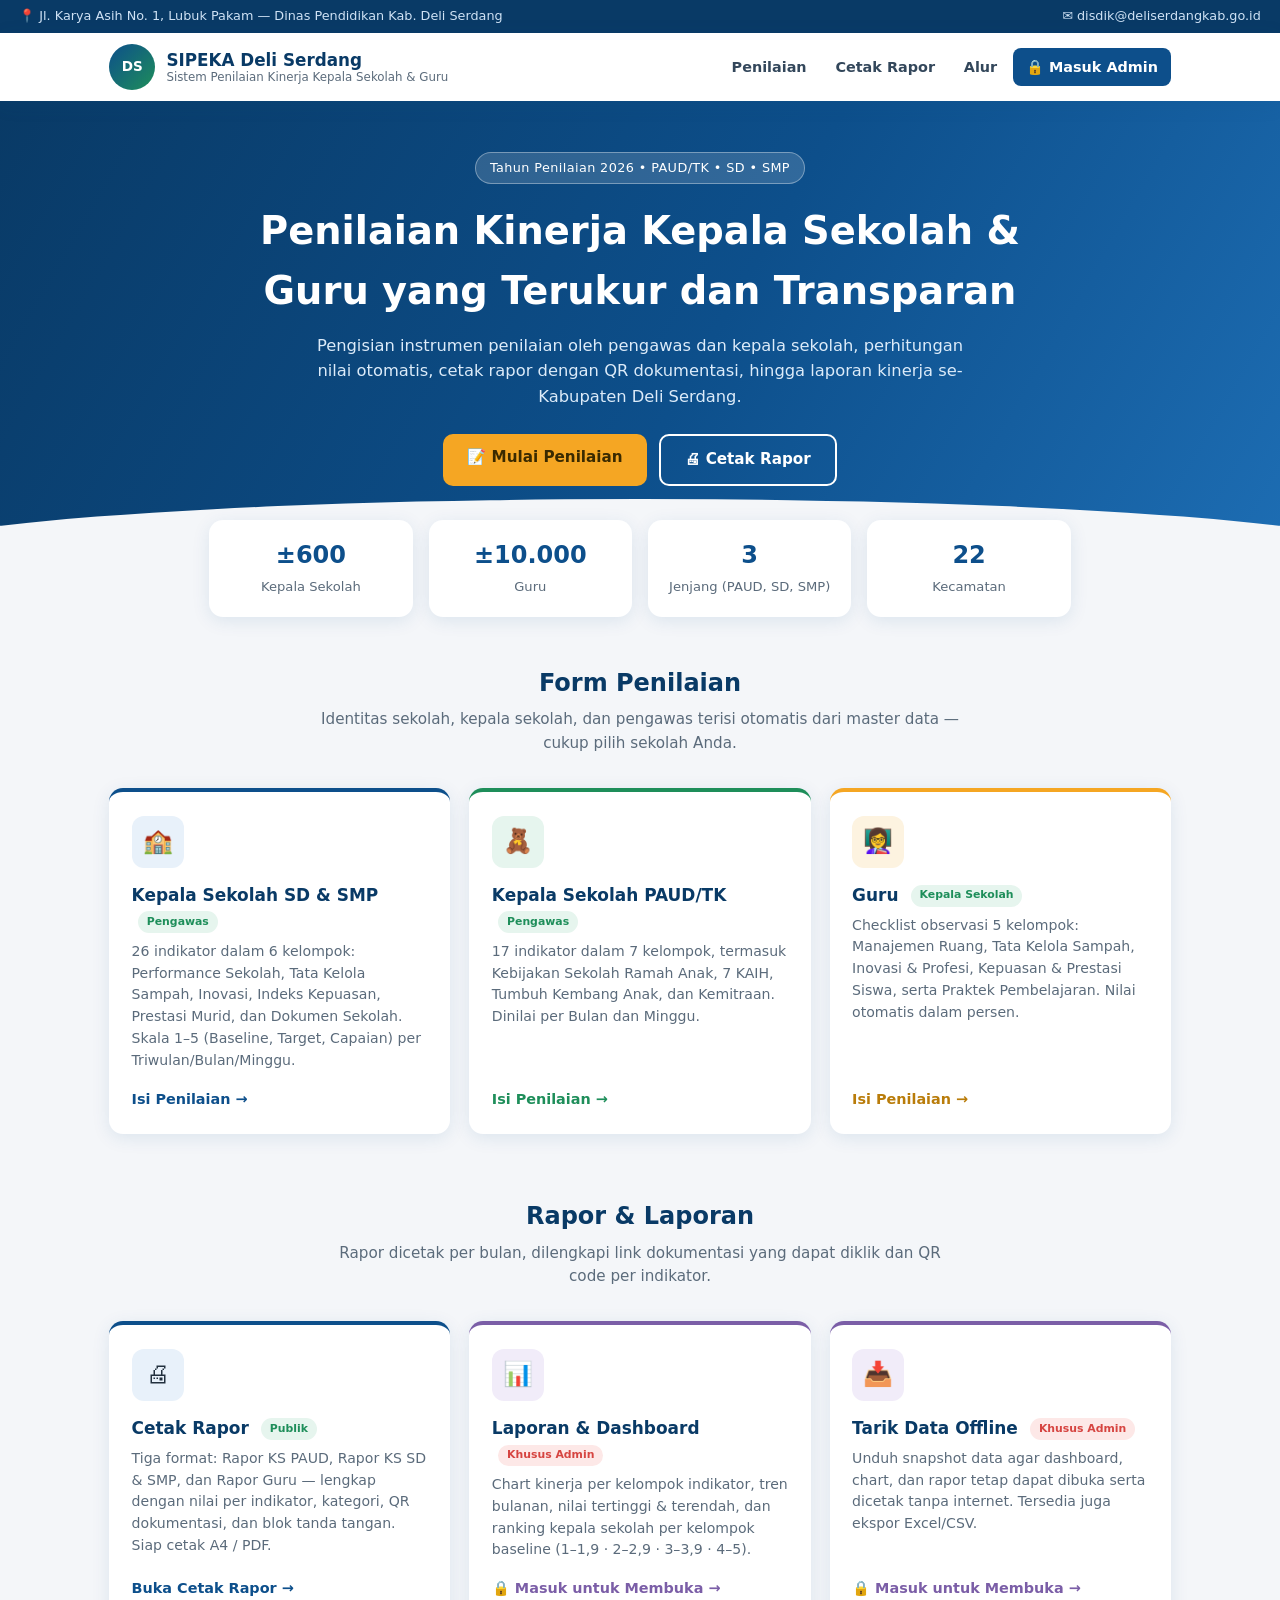
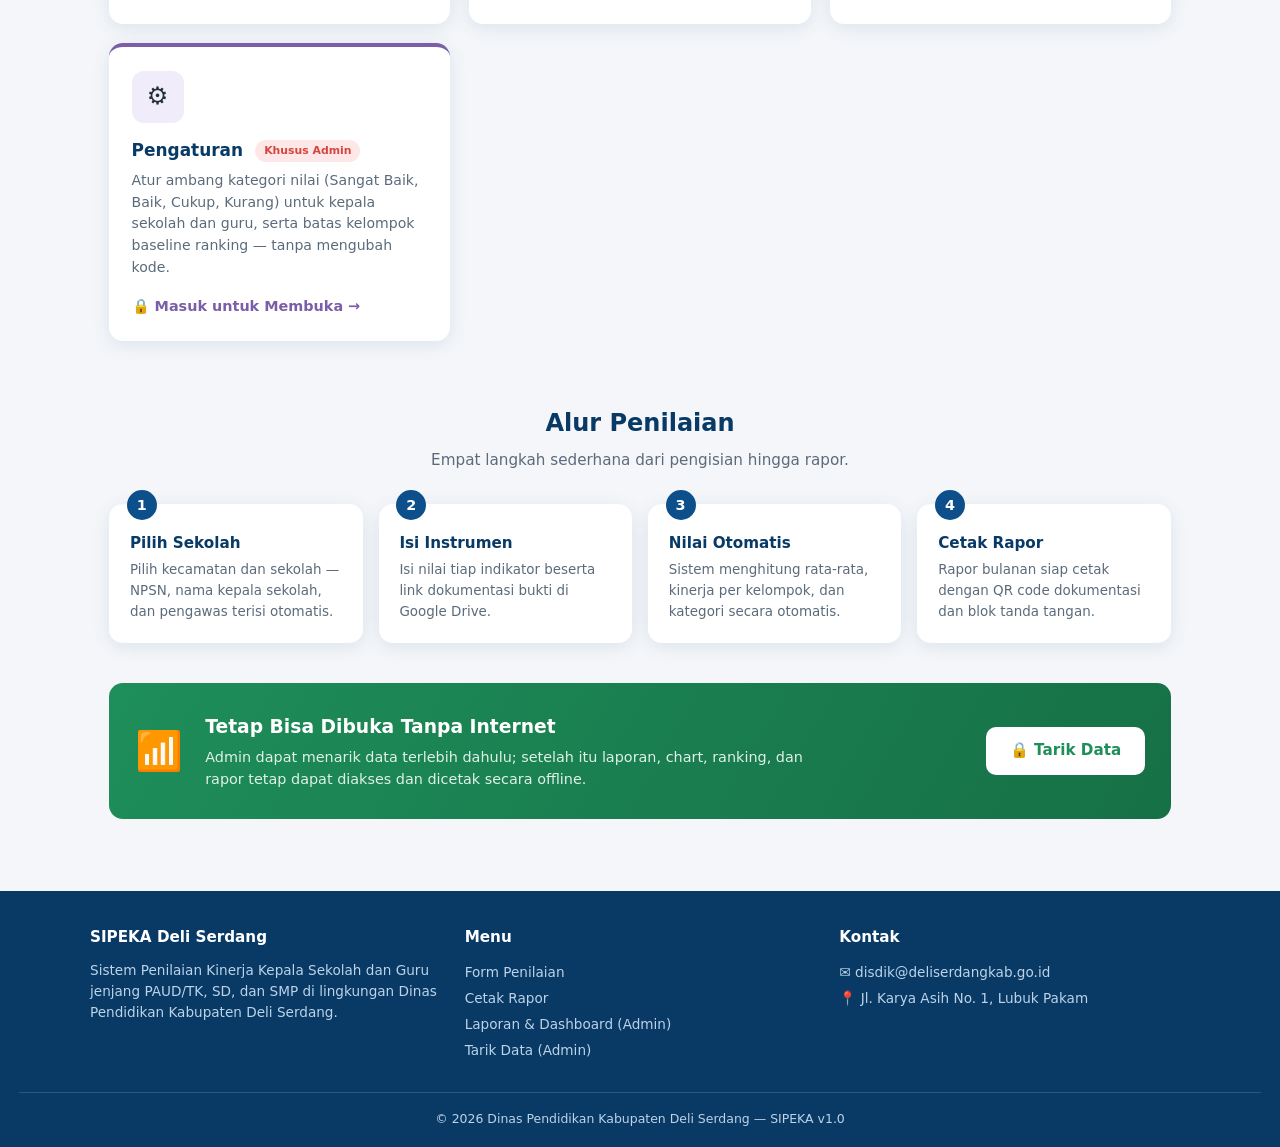
==== index.html @ e3b8c550 "V1 Upload Perdana" ====
<!DOCTYPE html>
<html lang="id">
<head>
<meta charset="UTF-8">
<meta name="viewport" content="width=device-width, initial-scale=1.0">
<title>SIPEKA — Penilaian Kinerja Kepala Sekolah & Guru | Disdik Deli Serdang</title>
<meta name="description" content="Sistem Penilaian Kinerja Kepala Sekolah dan Guru jenjang PAUD, SD, dan SMP — Dinas Pendidikan Kabupaten Deli Serdang">
<style>
  :root{
    --biru:#0d4f8b; --biru-tua:#093a66; --biru-muda:#e8f1fa;
    --hijau:#1e8e5a; --kuning:#f5a623; --merah:#d64541;
    --abu:#5b6b7b; --abu-muda:#f4f6f9; --putih:#ffffff;
    --radius:14px; --shadow:0 4px 18px rgba(13,79,139,.10);
  }
  *{margin:0;padding:0;box-sizing:border-box;font-family:'Segoe UI',system-ui,-apple-system,sans-serif}
  body{background:var(--abu-muda);color:#22303e;line-height:1.55}

  /* ===== Topbar ===== */
  .topbar{background:var(--biru-tua);color:#cfe2f5;font-size:.8rem;padding:.4rem 1.2rem;display:flex;justify-content:space-between;flex-wrap:wrap;gap:.3rem}
  .topbar a{color:#cfe2f5;text-decoration:none}

  /* ===== Header ===== */
  header{background:var(--putih);box-shadow:var(--shadow);position:sticky;top:0;z-index:50}
  .nav{max-width:1100px;margin:auto;display:flex;align-items:center;justify-content:space-between;padding:.7rem 1.2rem;gap:1rem}
  .brand{display:flex;align-items:center;gap:.7rem}
  .brand .logo{width:46px;height:46px;border-radius:50%;background:linear-gradient(135deg,var(--biru),var(--hijau));display:flex;align-items:center;justify-content:center;color:#fff;font-weight:800;font-size:.85rem;flex-shrink:0}
  .brand h1{font-size:1.05rem;color:var(--biru-tua);line-height:1.2}
  .brand small{display:block;font-weight:400;color:var(--abu);font-size:.74rem}
  nav ul{display:flex;list-style:none;gap:.2rem;flex-wrap:wrap}
  nav a{display:block;padding:.5rem .8rem;border-radius:8px;color:#33475b;text-decoration:none;font-size:.9rem;font-weight:600}
  nav a:hover{background:var(--biru-muda);color:var(--biru)}
  .btn-admin{background:var(--biru);color:#fff !important}
  .btn-admin:hover{background:var(--biru-tua) !important}

  /* ===== Hero ===== */
  .hero{background:linear-gradient(120deg,var(--biru-tua) 0%,var(--biru) 55%,#1d6db3 100%);color:#fff;padding:3.2rem 1.2rem 4.5rem;text-align:center;position:relative;overflow:hidden}
  .hero::after{content:"";position:absolute;inset:auto 0 -1px 0;height:60px;background:var(--abu-muda);clip-path:ellipse(60% 100% at 50% 100%)}
  .hero h2{font-size:clamp(1.5rem,4vw,2.4rem);max-width:820px;margin:0 auto .8rem}
  .hero p{max-width:680px;margin:0 auto 1.6rem;color:#dcebf9;font-size:1.02rem}
  .hero .badge{display:inline-block;background:rgba(255,255,255,.15);border:1px solid rgba(255,255,255,.35);padding:.3rem .9rem;border-radius:999px;font-size:.8rem;margin-bottom:1.1rem;letter-spacing:.4px}
  .hero-cta{display:flex;gap:.8rem;justify-content:center;flex-wrap:wrap}
  .btn{display:inline-block;padding:.75rem 1.5rem;border-radius:10px;font-weight:700;text-decoration:none;font-size:.95rem;transition:.2s}
  .btn-primary{background:var(--kuning);color:#3a2a00}
  .btn-primary:hover{transform:translateY(-2px);box-shadow:0 6px 16px rgba(0,0,0,.25)}
  .btn-outline{border:2px solid #fff;color:#fff}
  .btn-outline:hover{background:#fff;color:var(--biru)}

  /* ===== Stats ===== */
  .stats{max-width:900px;margin:-2.4rem auto 0;display:grid;grid-template-columns:repeat(auto-fit,minmax(160px,1fr));gap:1rem;padding:0 1.2rem;position:relative;z-index:5}
  .stat{background:#fff;border-radius:var(--radius);box-shadow:var(--shadow);text-align:center;padding:1.1rem .8rem}
  .stat b{display:block;font-size:1.5rem;color:var(--biru)}
  .stat span{font-size:.82rem;color:var(--abu)}

  /* ===== Sections ===== */
  section{max-width:1100px;margin:auto;padding:3rem 1.2rem 1rem}
  .sec-title{text-align:center;margin-bottom:.4rem;color:var(--biru-tua);font-size:1.5rem}
  .sec-sub{text-align:center;color:var(--abu);max-width:640px;margin:0 auto 2rem;font-size:.95rem}

  .grid{display:grid;grid-template-columns:repeat(auto-fit,minmax(260px,1fr));gap:1.2rem}
  .card{background:#fff;border-radius:var(--radius);box-shadow:var(--shadow);padding:1.5rem 1.4rem;display:flex;flex-direction:column;transition:.2s;border-top:4px solid transparent}
  .card:hover{transform:translateY(-4px)}
  .card .icon{width:52px;height:52px;border-radius:12px;display:flex;align-items:center;justify-content:center;font-size:1.5rem;margin-bottom:.9rem}
  .card h3{font-size:1.06rem;color:var(--biru-tua);margin-bottom:.4rem}
  .card p{font-size:.88rem;color:var(--abu);flex:1;margin-bottom:1rem}
  .card .link{font-weight:700;font-size:.9rem;text-decoration:none}
  .c-biru{border-top-color:var(--biru)} .c-biru .icon{background:var(--biru-muda)} .c-biru .link{color:var(--biru)}
  .c-hijau{border-top-color:var(--hijau)} .c-hijau .icon{background:#e6f5ee} .c-hijau .link{color:var(--hijau)}
  .c-kuning{border-top-color:var(--kuning)} .c-kuning .icon{background:#fdf3e0} .c-kuning .link{color:#b97c0a}
  .c-ungu{border-top-color:#7b5ea7} .c-ungu .icon{background:#f1ecf9} .c-ungu .link{color:#7b5ea7}

  .tag{display:inline-block;font-size:.68rem;font-weight:700;padding:.15rem .55rem;border-radius:999px;margin-left:.4rem;vertical-align:middle}
  .tag-admin{background:#fde8e7;color:var(--merah)}
  .tag-publik{background:#e6f5ee;color:var(--hijau)}

  /* ===== Steps ===== */
  .steps{display:grid;grid-template-columns:repeat(auto-fit,minmax(200px,1fr));gap:1rem;counter-reset:langkah}
  .step{background:#fff;border-radius:var(--radius);box-shadow:var(--shadow);padding:1.3rem;position:relative}
  .step::before{counter-increment:langkah;content:counter(langkah);position:absolute;top:-14px;left:1.1rem;width:30px;height:30px;border-radius:50%;background:var(--biru);color:#fff;font-weight:800;display:flex;align-items:center;justify-content:center;font-size:.9rem}
  .step h4{margin:.4rem 0 .3rem;font-size:.95rem;color:var(--biru-tua)}
  .step p{font-size:.84rem;color:var(--abu)}

  /* ===== Offline banner ===== */
  .offline{background:linear-gradient(120deg,var(--hijau),#167046);border-radius:var(--radius);color:#fff;padding:1.8rem 1.6rem;display:flex;align-items:center;gap:1.4rem;flex-wrap:wrap;margin-top:2.5rem}
  .offline .ic{font-size:2.4rem}
  .offline h3{margin-bottom:.3rem}
  .offline p{font-size:.9rem;color:#dff2e8;max-width:600px}
  .offline .btn{margin-left:auto;background:#fff;color:var(--hijau)}

  /* ===== Footer ===== */
  footer{background:var(--biru-tua);color:#bcd3e8;margin-top:3.5rem;padding:2.2rem 1.2rem 1.2rem;font-size:.85rem}
  .foot{max-width:1100px;margin:auto;display:grid;grid-template-columns:repeat(auto-fit,minmax(220px,1fr));gap:1.5rem}
  footer h4{color:#fff;margin-bottom:.6rem;font-size:.95rem}
  footer a{color:#bcd3e8;text-decoration:none;display:block;padding:.15rem 0}
  footer a:hover{color:#fff}
  .copy{text-align:center;border-top:1px solid rgba(255,255,255,.15);margin-top:1.8rem;padding-top:1rem;font-size:.78rem}

  /* ===== Modal login admin (draft) ===== */
  dialog{border:none;border-radius:var(--radius);box-shadow:0 10px 40px rgba(0,0,0,.3);padding:2rem;max-width:360px;width:90%}
  dialog::backdrop{background:rgba(9,58,102,.55)}
  dialog h3{color:var(--biru-tua);margin-bottom:.4rem}
  dialog p{font-size:.85rem;color:var(--abu);margin-bottom:1rem}
  dialog input{width:100%;padding:.65rem .8rem;border:1.5px solid #c9d6e2;border-radius:8px;font-size:.95rem;margin-bottom:1rem}
  dialog .row{display:flex;gap:.6rem;justify-content:flex-end}
  dialog button{padding:.55rem 1.1rem;border:none;border-radius:8px;font-weight:700;cursor:pointer}
  .b-masuk{background:var(--biru);color:#fff}
  .b-batal{background:#e4e9ef;color:#33475b}
</style>
</head>
<body>

<div class="topbar">
  <span>📍 Jl. Karya Asih No. 1, Lubuk Pakam — Dinas Pendidikan Kab. Deli Serdang</span>
  <a href="mailto:disdik@deliserdangkab.go.id">✉ disdik@deliserdangkab.go.id</a>
</div>

<header>
  <div class="nav">
    <div class="brand">
      <div class="logo">DS</div>
      <h1>SIPEKA Deli Serdang
        <small>Sistem Penilaian Kinerja Kepala Sekolah &amp; Guru</small>
      </h1>
    </div>
    <nav>
      <ul>
        <li><a href="#penilaian">Penilaian</a></li>
        <li><a href="#rapor">Cetak Rapor</a></li>
        <li><a href="#alur">Alur</a></li>
        <li><a href="admin.html" class="btn-admin">🔒 Masuk Admin</a></li>
      </ul>
    </nav>
  </div>
</header>

<section class="hero" style="max-width:none">
  <span class="badge">Tahun Penilaian 2026 • PAUD/TK • SD • SMP</span>
  <h2>Penilaian Kinerja Kepala Sekolah &amp; Guru yang Terukur dan Transparan</h2>
  <p>Pengisian instrumen penilaian oleh pengawas dan kepala sekolah, perhitungan nilai otomatis,
     cetak rapor dengan QR dokumentasi, hingga laporan kinerja se-Kabupaten Deli Serdang.</p>
  <div class="hero-cta">
    <a class="btn btn-primary" href="#penilaian">📝 Mulai Penilaian</a>
    <a class="btn btn-outline" href="#rapor">🖨 Cetak Rapor</a>
  </div>
</section>

<div class="stats">
  <div class="stat"><b>±600</b><span>Kepala Sekolah</span></div>
  <div class="stat"><b>±10.000</b><span>Guru</span></div>
  <div class="stat"><b>3</b><span>Jenjang (PAUD, SD, SMP)</span></div>
  <div class="stat"><b>22</b><span>Kecamatan</span></div>
</div>

<!-- ===== FORM PENILAIAN ===== -->
<section id="penilaian">
  <h2 class="sec-title">Form Penilaian</h2>
  <p class="sec-sub">Identitas sekolah, kepala sekolah, dan pengawas terisi otomatis dari master data — cukup pilih sekolah Anda.</p>
  <div class="grid">
    <div class="card c-biru">
      <div class="icon">🏫</div>
      <h3>Kepala Sekolah SD &amp; SMP <span class="tag tag-publik">Pengawas</span></h3>
      <p>26 indikator dalam 6 kelompok: Performance Sekolah, Tata Kelola Sampah, Inovasi, Indeks Kepuasan, Prestasi Murid, dan Dokumen Sekolah. Skala 1–5 (Baseline, Target, Capaian) per Triwulan/Bulan/Minggu.</p>
      <a class="link" href="form-ks-sd-smp.html">Isi Penilaian →</a>
    </div>
    <div class="card c-hijau">
      <div class="icon">🧸</div>
      <h3>Kepala Sekolah PAUD/TK <span class="tag tag-publik">Pengawas</span></h3>
      <p>17 indikator dalam 7 kelompok, termasuk Kebijakan Sekolah Ramah Anak, 7 KAIH, Tumbuh Kembang Anak, dan Kemitraan. Dinilai per Bulan dan Minggu.</p>
      <a class="link" href="form-ks-paud.html">Isi Penilaian →</a>
    </div>
    <div class="card c-kuning">
      <div class="icon">👩‍🏫</div>
      <h3>Guru <span class="tag tag-publik">Kepala Sekolah</span></h3>
      <p>Checklist observasi 5 kelompok: Manajemen Ruang, Tata Kelola Sampah, Inovasi &amp; Profesi, Kepuasan &amp; Prestasi Siswa, serta Praktek Pembelajaran. Nilai otomatis dalam persen.</p>
      <a class="link" href="form-guru.html">Isi Penilaian →</a>
    </div>
  </div>
</section>

<!-- ===== RAPOR & ADMIN ===== -->
<section id="rapor">
  <h2 class="sec-title">Rapor &amp; Laporan</h2>
  <p class="sec-sub">Rapor dicetak per bulan, dilengkapi link dokumentasi yang dapat diklik dan QR code per indikator.</p>
  <div class="grid">
    <div class="card c-biru">
      <div class="icon">🖨</div>
      <h3>Cetak Rapor <span class="tag tag-publik">Publik</span></h3>
      <p>Tiga format: Rapor KS PAUD, Rapor KS SD &amp; SMP, dan Rapor Guru — lengkap dengan nilai per indikator, kategori, QR dokumentasi, dan blok tanda tangan. Siap cetak A4 / PDF.</p>
      <a class="link" href="rapor.html">Buka Cetak Rapor →</a>
    </div>
    <div class="card c-ungu">
      <div class="icon">📊</div>
      <h3>Laporan &amp; Dashboard <span class="tag tag-admin">Khusus Admin</span></h3>
      <p>Chart kinerja per kelompok indikator, tren bulanan, nilai tertinggi &amp; terendah, dan ranking kepala sekolah per kelompok baseline (1–1,9 · 2–2,9 · 3–3,9 · 4–5).</p>
      <a class="link" href="dashboard.html">🔒 Masuk untuk Membuka →</a>
    </div>
    <div class="card c-ungu">
      <div class="icon">📥</div>
      <h3>Tarik Data Offline <span class="tag tag-admin">Khusus Admin</span></h3>
      <p>Unduh snapshot data agar dashboard, chart, dan rapor tetap dapat dibuka serta dicetak tanpa internet. Tersedia juga ekspor Excel/CSV.</p>
      <a class="link" href="dashboard.html">🔒 Masuk untuk Membuka →</a>
    </div>
    <div class="card c-ungu">
      <div class="icon">⚙️</div>
      <h3>Pengaturan <span class="tag tag-admin">Khusus Admin</span></h3>
      <p>Atur ambang kategori nilai (Sangat Baik, Baik, Cukup, Kurang) untuk kepala sekolah dan guru, serta batas kelompok baseline ranking — tanpa mengubah kode.</p>
      <a class="link" href="admin.html">🔒 Masuk untuk Membuka →</a>
    </div>
  </div>
</section>

<!-- ===== ALUR ===== -->
<section id="alur">
  <h2 class="sec-title">Alur Penilaian</h2>
  <p class="sec-sub">Empat langkah sederhana dari pengisian hingga rapor.</p>
  <div class="steps">
    <div class="step"><h4>Pilih Sekolah</h4><p>Pilih kecamatan dan sekolah — NPSN, nama kepala sekolah, dan pengawas terisi otomatis.</p></div>
    <div class="step"><h4>Isi Instrumen</h4><p>Isi nilai tiap indikator beserta link dokumentasi bukti di Google Drive.</p></div>
    <div class="step"><h4>Nilai Otomatis</h4><p>Sistem menghitung rata-rata, kinerja per kelompok, dan kategori secara otomatis.</p></div>
    <div class="step"><h4>Cetak Rapor</h4><p>Rapor bulanan siap cetak dengan QR code dokumentasi dan blok tanda tangan.</p></div>
  </div>

  <div class="offline">
    <div class="ic">📶</div>
    <div>
      <h3>Tetap Bisa Dibuka Tanpa Internet</h3>
      <p>Admin dapat menarik data terlebih dahulu; setelah itu laporan, chart, ranking, dan rapor tetap dapat diakses dan dicetak secara offline.</p>
    </div>
    <a class="btn" href="dashboard.html">🔒 Tarik Data</a>
  </div>
</section>

<footer>
  <div class="foot">
    <div>
      <h4>SIPEKA Deli Serdang</h4>
      <p>Sistem Penilaian Kinerja Kepala Sekolah dan Guru jenjang PAUD/TK, SD, dan SMP di lingkungan Dinas Pendidikan Kabupaten Deli Serdang.</p>
    </div>
    <div>
      <h4>Menu</h4>
      <a href="#penilaian">Form Penilaian</a>
      <a href="rapor.html">Cetak Rapor</a>
      <a href="dashboard.html">Laporan &amp; Dashboard (Admin)</a>
      <a href="dashboard.html">Tarik Data (Admin)</a>
    </div>
    <div>
      <h4>Kontak</h4>
      <a href="mailto:disdik@deliserdangkab.go.id">✉ disdik@deliserdangkab.go.id</a>
      <a href="#">📍 Jl. Karya Asih No. 1, Lubuk Pakam</a>
    </div>
  </div>
  <div class="copy">© 2026 Dinas Pendidikan Kabupaten Deli Serdang — SIPEKA v1.0</div>
</footer>

<script>
  // service worker: agar halaman dapat dibuka kembali saat offline
  if ('serviceWorker' in navigator) navigator.serviceWorker.register('sw.js').catch(function(){});
</script>

</body>
</html>
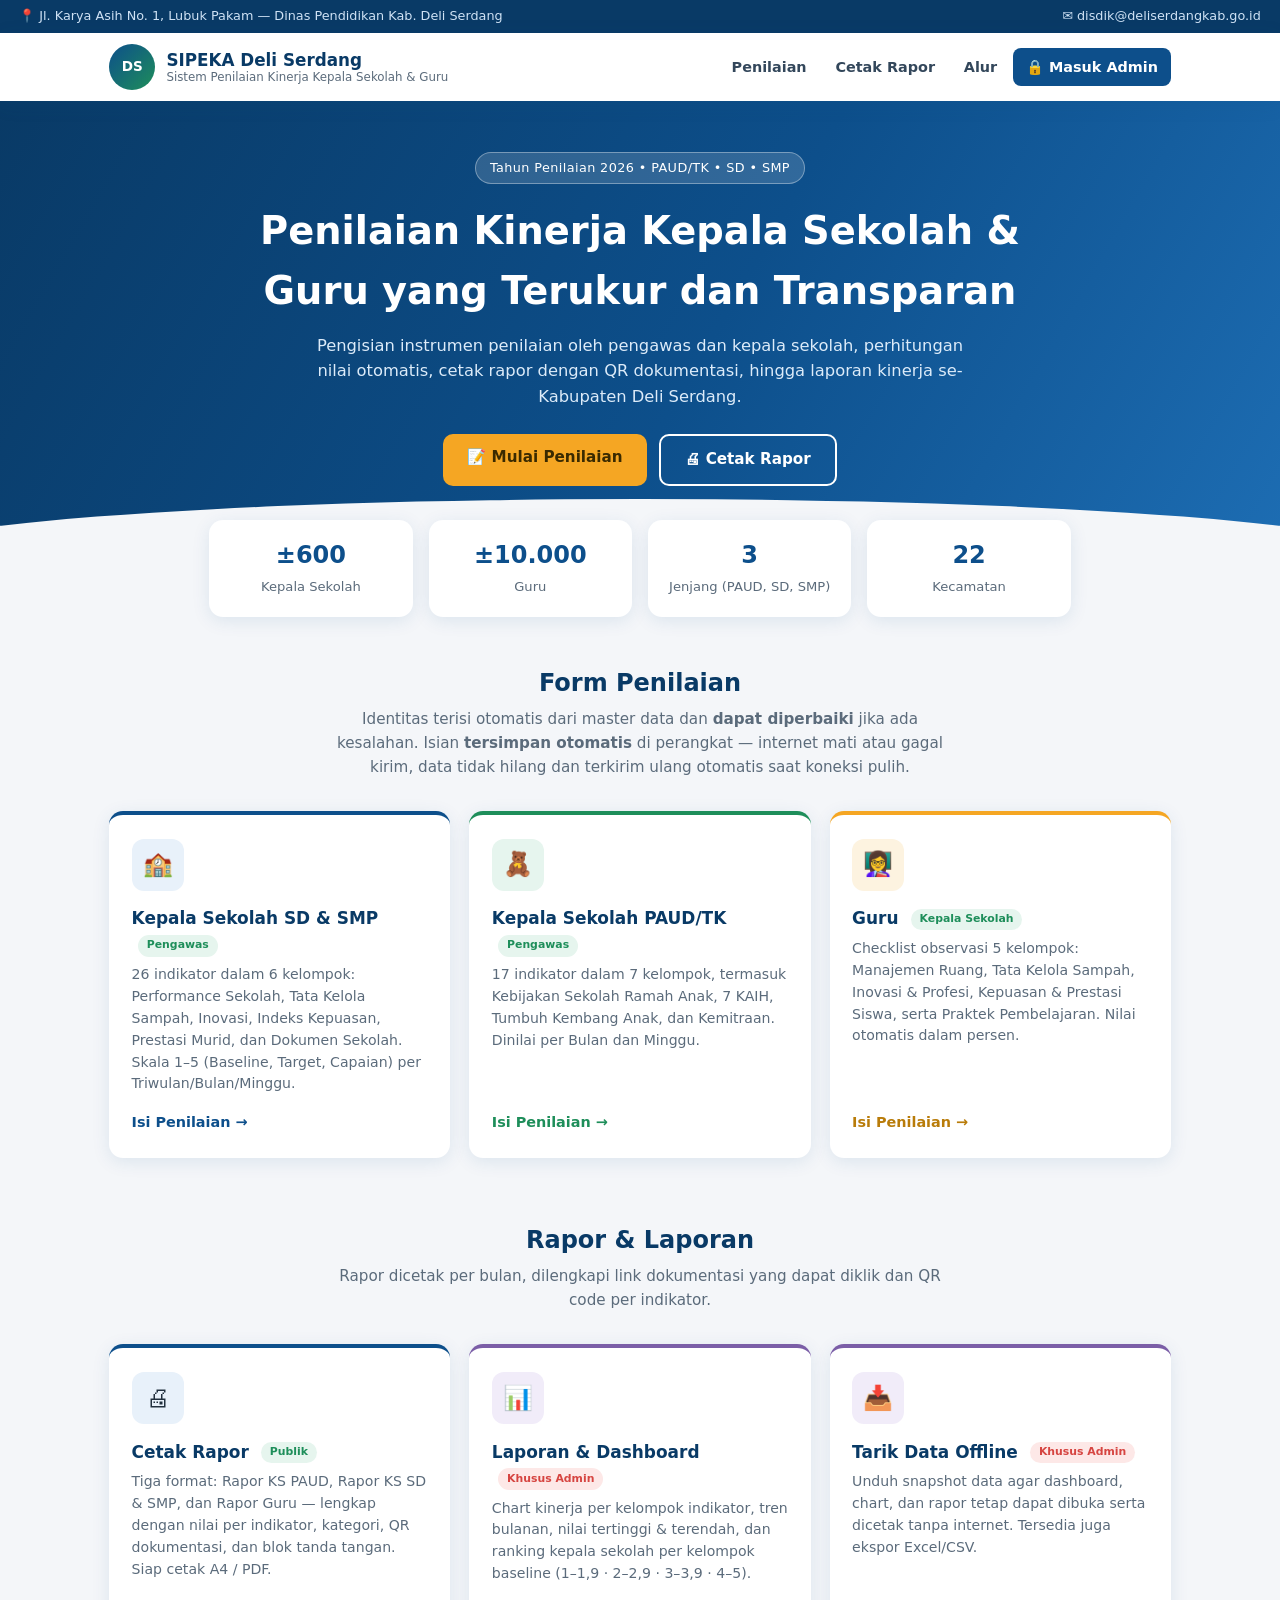
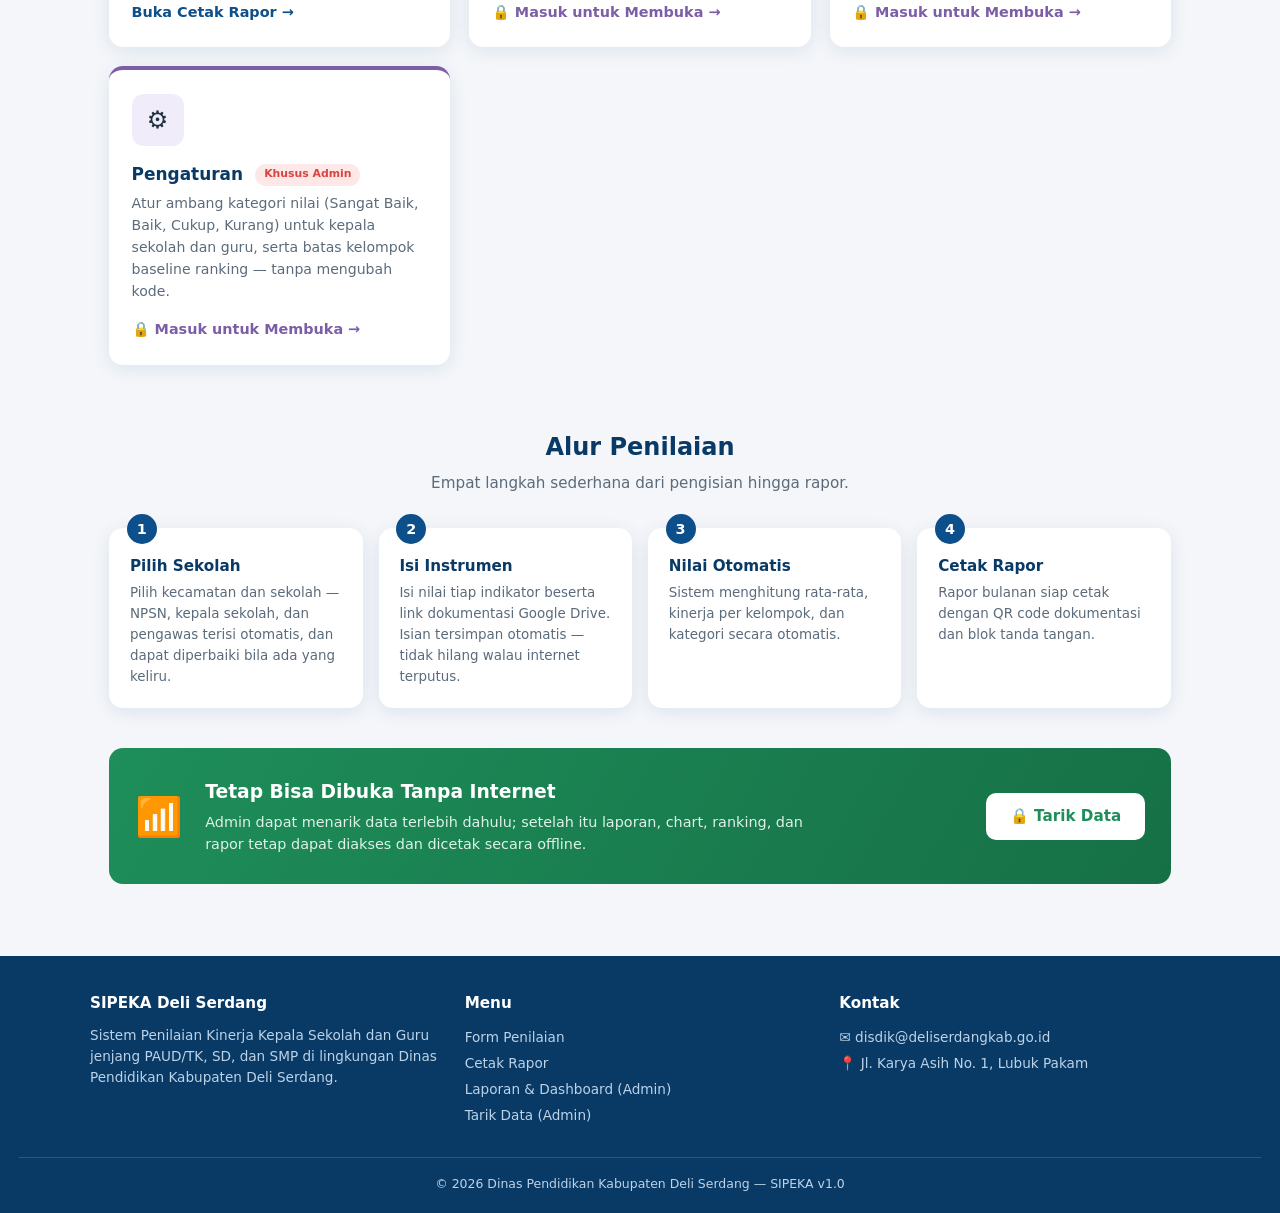
==== commit 2f5f4e0d: "V1.3 Upload ulang revisi form kasek dan guru yang bisa di edit" ====
--- a/index.html
+++ b/index.html
@@ -153,7 +153,8 @@
 <!-- ===== FORM PENILAIAN ===== -->
 <section id="penilaian">
   <h2 class="sec-title">Form Penilaian</h2>
-  <p class="sec-sub">Identitas sekolah, kepala sekolah, dan pengawas terisi otomatis dari master data — cukup pilih sekolah Anda.</p>
+  <p class="sec-sub">Identitas terisi otomatis dari master data dan <b>dapat diperbaiki</b> jika ada kesalahan.
+     Isian <b>tersimpan otomatis</b> di perangkat — internet mati atau gagal kirim, data tidak hilang dan terkirim ulang otomatis saat koneksi pulih.</p>
   <div class="grid">
     <div class="card c-biru">
       <div class="icon">🏫</div>
@@ -213,8 +214,8 @@
   <h2 class="sec-title">Alur Penilaian</h2>
   <p class="sec-sub">Empat langkah sederhana dari pengisian hingga rapor.</p>
   <div class="steps">
-    <div class="step"><h4>Pilih Sekolah</h4><p>Pilih kecamatan dan sekolah — NPSN, nama kepala sekolah, dan pengawas terisi otomatis.</p></div>
-    <div class="step"><h4>Isi Instrumen</h4><p>Isi nilai tiap indikator beserta link dokumentasi bukti di Google Drive.</p></div>
+    <div class="step"><h4>Pilih Sekolah</h4><p>Pilih kecamatan dan sekolah — NPSN, kepala sekolah, dan pengawas terisi otomatis, dan dapat diperbaiki bila ada yang keliru.</p></div>
+    <div class="step"><h4>Isi Instrumen</h4><p>Isi nilai tiap indikator beserta link dokumentasi Google Drive. Isian tersimpan otomatis — tidak hilang walau internet terputus.</p></div>
     <div class="step"><h4>Nilai Otomatis</h4><p>Sistem menghitung rata-rata, kinerja per kelompok, dan kategori secara otomatis.</p></div>
     <div class="step"><h4>Cetak Rapor</h4><p>Rapor bulanan siap cetak dengan QR code dokumentasi dan blok tanda tangan.</p></div>
   </div>
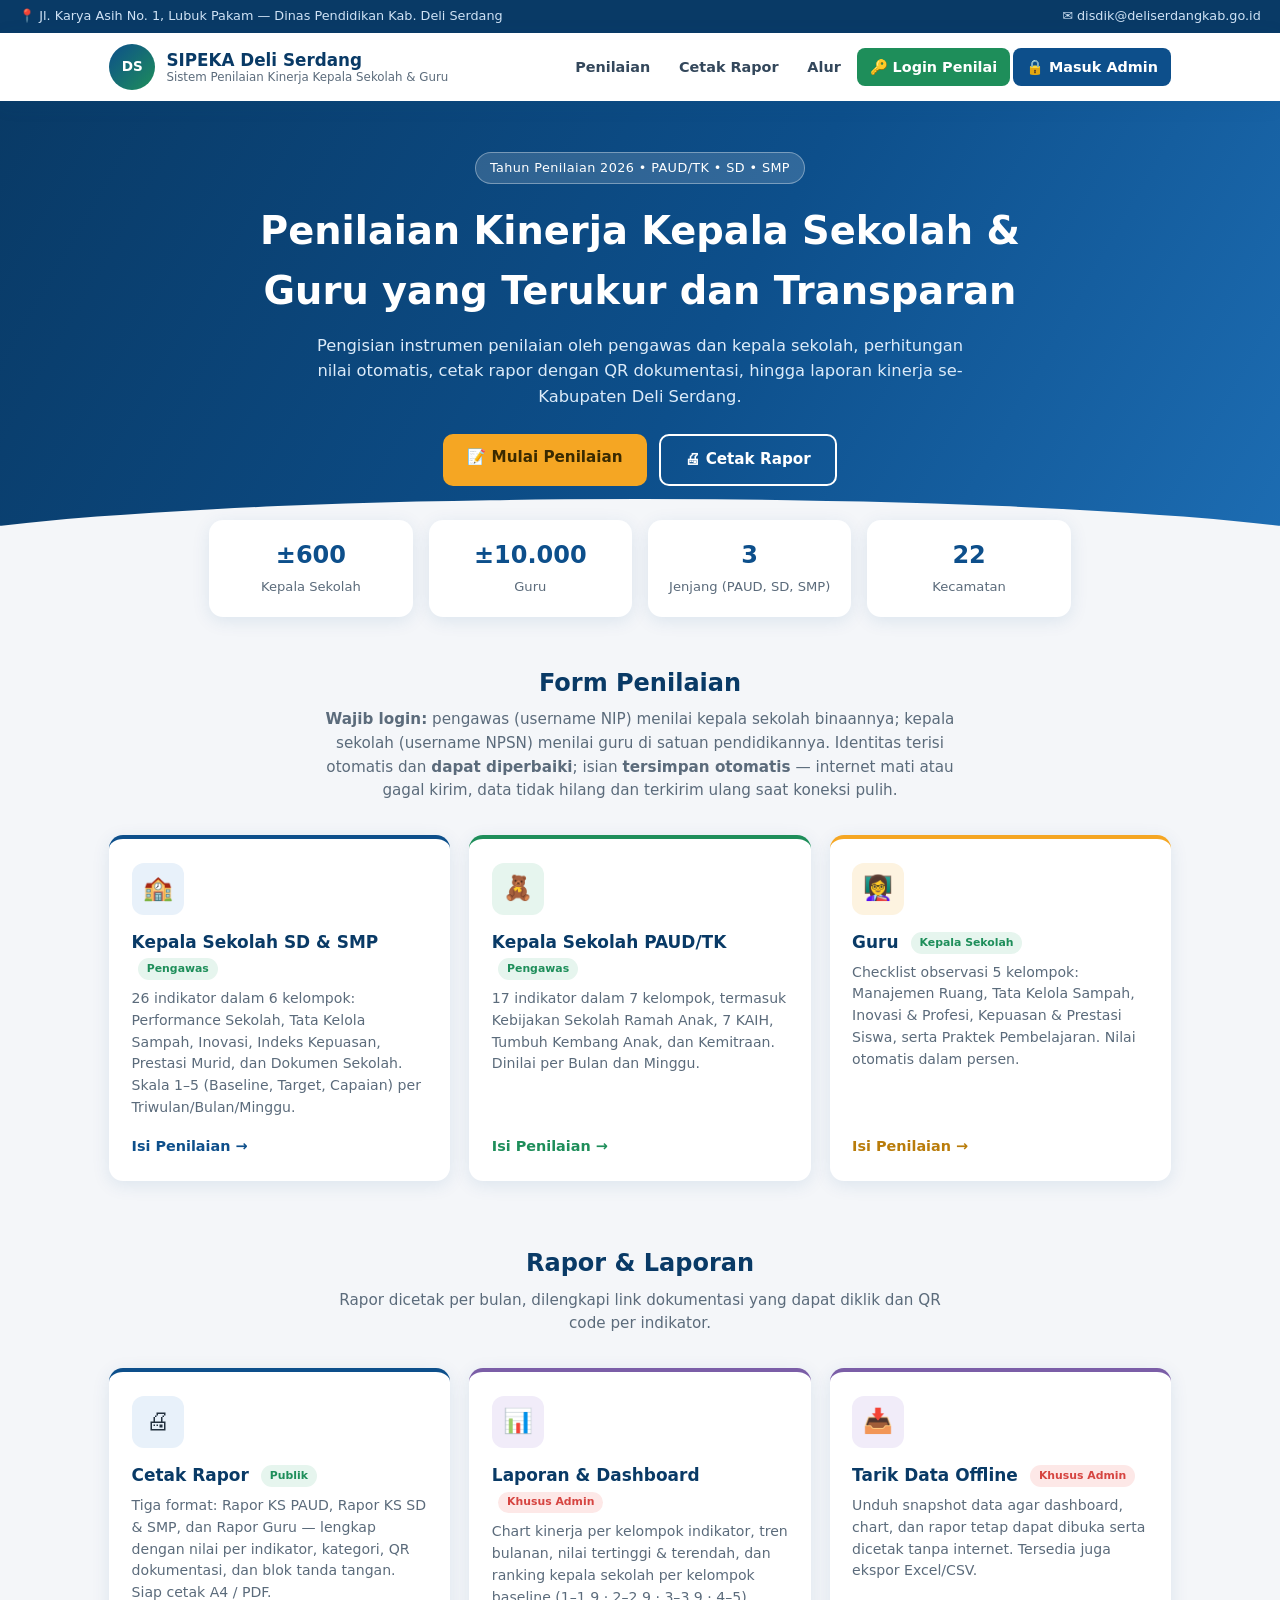
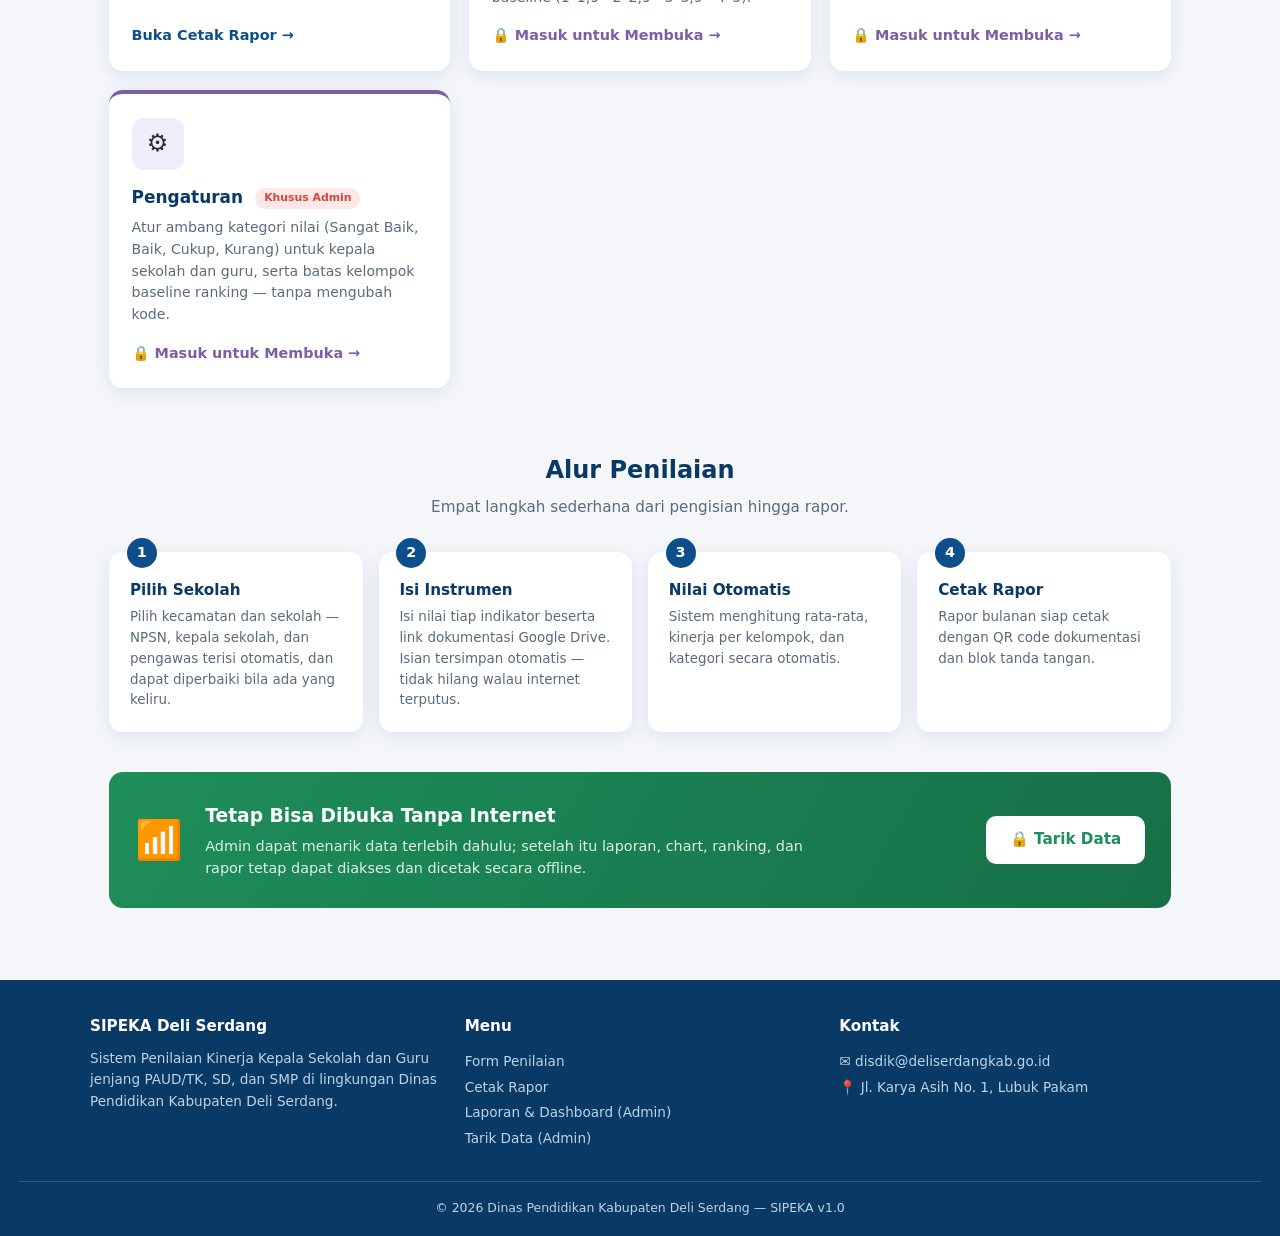
==== commit 46412971: "V10 menambahkan akun ps, dan ks untuk mengisi form penilaian" ====
--- a/index.html
+++ b/index.html
@@ -126,6 +126,7 @@
         <li><a href="#penilaian">Penilaian</a></li>
         <li><a href="#rapor">Cetak Rapor</a></li>
         <li><a href="#alur">Alur</a></li>
+        <li><a href="login.html" class="btn-admin" style="background:var(--hijau)">🔑 Login Penilai</a></li>
         <li><a href="admin.html" class="btn-admin">🔒 Masuk Admin</a></li>
       </ul>
     </nav>
@@ -153,8 +154,8 @@
 <!-- ===== FORM PENILAIAN ===== -->
 <section id="penilaian">
   <h2 class="sec-title">Form Penilaian</h2>
-  <p class="sec-sub">Identitas terisi otomatis dari master data dan <b>dapat diperbaiki</b> jika ada kesalahan.
-     Isian <b>tersimpan otomatis</b> di perangkat — internet mati atau gagal kirim, data tidak hilang dan terkirim ulang otomatis saat koneksi pulih.</p>
+  <p class="sec-sub"><b>Wajib login:</b> pengawas (username NIP) menilai kepala sekolah binaannya; kepala sekolah (username NPSN) menilai guru di satuan pendidikannya.
+     Identitas terisi otomatis dan <b>dapat diperbaiki</b>; isian <b>tersimpan otomatis</b> — internet mati atau gagal kirim, data tidak hilang dan terkirim ulang saat koneksi pulih.</p>
   <div class="grid">
     <div class="card c-biru">
       <div class="icon">🏫</div>
